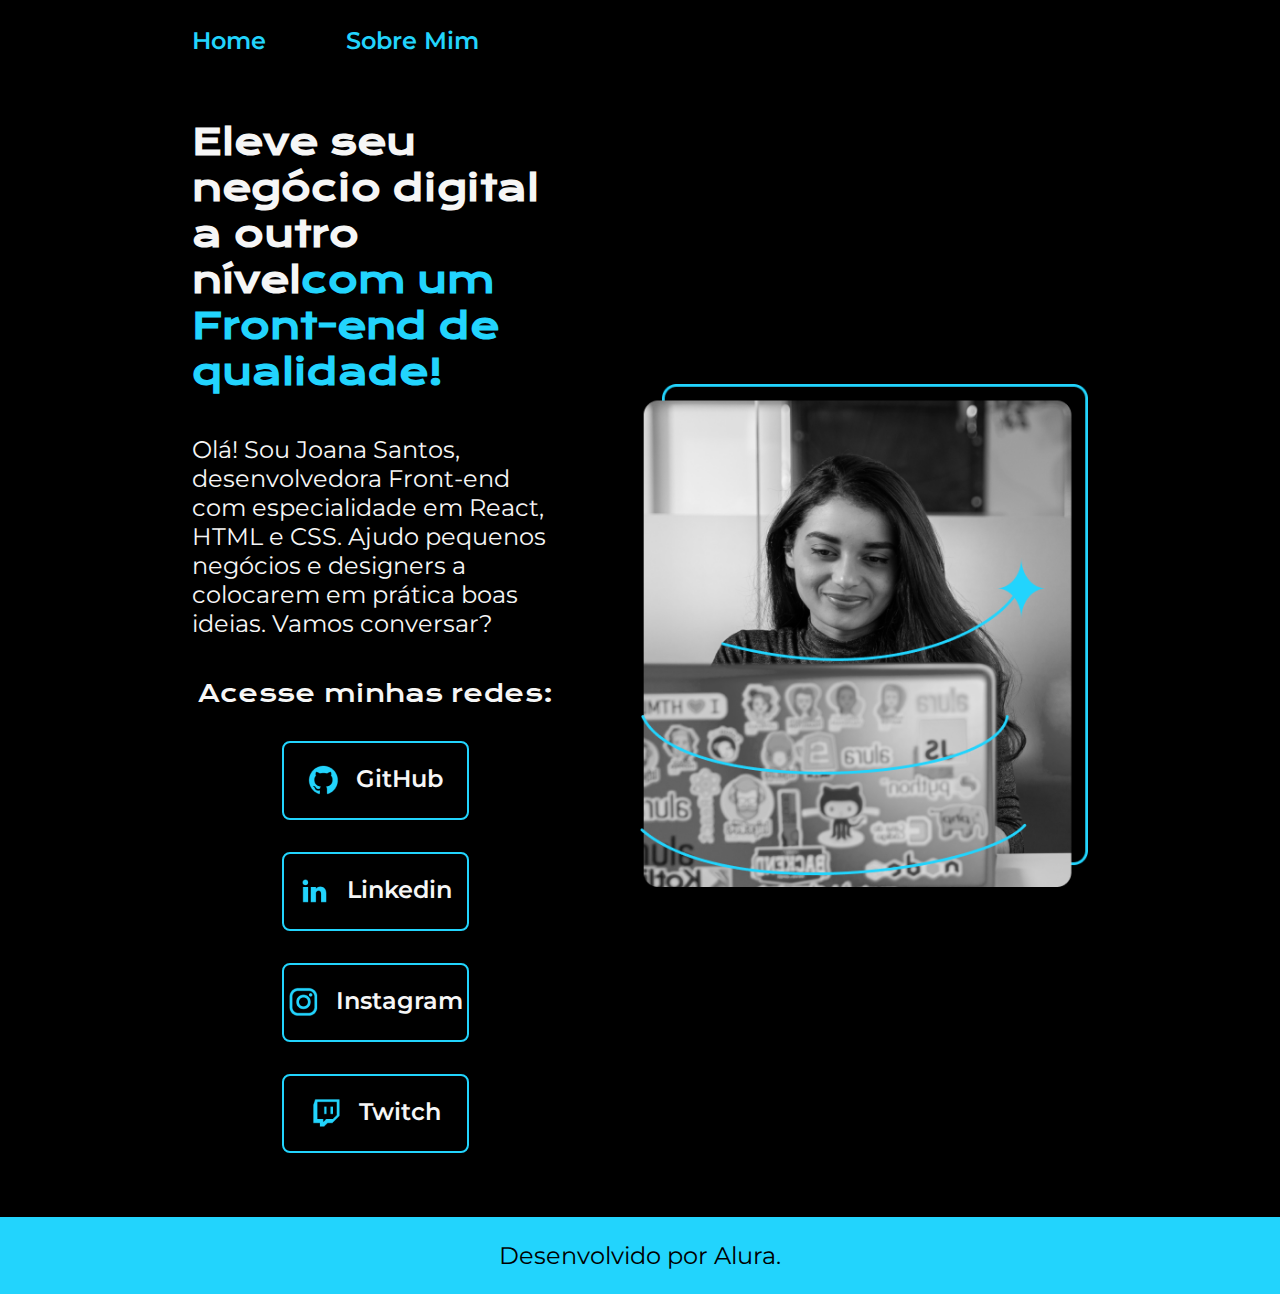
==== index.html @ 522db7b9 "first commit" ====
<!DOCTYPE html>
<html lang="pt-br">

<head>
    <meta charset="UTF-8">
    <meta http-equiv="X-UA-Compatible" content="IE=edge">
    <meta name="viewport" content="width=device-width, initial-scale=1.0">
    <title>Portifolio</title>
    <link rel="stylesheet" href="./styles/style.css">
</head>

<body>
    <header class="cabecalho">
        <nav class="cabecalho__menu">
            <a class="cabecalho__menu__link" href="/index.html">Home</a>
            <a class="cabecalho__menu__link" href="/about.html">Sobre Mim</a>
        </nav>
    </header>
    <main class="apresentacao">
        <section class="apresentacao__conteudo">
            <h1 class="apresentacao__conteudo__titulo">Eleve seu negócio digital a outro nível<strong 
            class="titulo-destaque">com um Front-end de qualidade!
            </strong></h1>
            <p class="apresentacao__conteudo__texto">Olá! Sou Joana Santos, desenvolvedora
            Front-end com especialidade em React, HTML e
            CSS. Ajudo pequenos negócios e designers a
            colocarem em prática boas ideias. Vamos
            conversar?</p>

            <div class="apresentacao__links">
                <h2 class="apresentacao__links__subtitulo">Acesse minhas redes:</h2>
                <a class="apresentacao__links__navegacao" href="https://github.com/guilhermeonrails">
                    <img src="./assets/github.png" alt="">
                    GitHub
                </a>
                <a class="apresentacao__links__navegacao" href="https://instagram.com/rafaballerini">
                    <img src="./assets/linkedin.png" alt="">
                    Linkedin
                </a>
                <a class="apresentacao__links__navegacao" href="https://instagram.com/rafaballerini">
                    <img src="./assets/instagram.png" alt="">
                    Instagram
                </a>
                <a class="apresentacao__links__navegacao" href="https://github.com/guilhermeonrails">
                    <img src="./assets/twitch.png" alt="">
                    Twitch
                </a>
            </div>
        </section>
        <img class="apresentacao__imagem" src="./assets/Imagem.png" alt="Foto da Joana Santos programando">
    </main>
    <footer class="rodape">
        <p>Desenvolvido por Alura.</p>
    </footer>
</body>

</html>
---- styles/style.css ----
@import url('https://fonts.googleapis.com/css2?family=Krona+One&family=Montserrat:wght@400;600&display=swap');

:root {
    --cor-primaria:  #000000;
    --cor-secundaria:#F6F6F6;
    --cor-terciaria:  #22D4FD;
    --cor-quartenaria:  #272727;

    --fonte-primaria: 'Krona One', sans-serif;
    --fonte-secundaria: 'Montserrat', sans-serif;
}

*{
    margin: 0;
    padding: 0;
}

body{
    /* height: 100vh; */
    box-sizing: border-box;
    background-color: var(--cor-primaria);
    color: var(--cor-secundaria);
}

.cabecalho {
    padding: 2% 0% 0% 15%;
}

.cabecalho__menu {
    display: flex;
    gap: 80px;
}

.cabecalho__menu__link {
    font-family: var(--fonte-secundaria);
    font-size: 1.5rem;
    font-weight: 600;
    color: var(--cor-terciaria);
    text-decoration: none;
}

.titulo-destaque{
    color: var(--cor-terciaria);
}

.apresentacao{
    padding: 5% 15%;
    display: flex;
    align-items: center;
    justify-content: space-between;
    gap: 82px;
}
.apresentacao__conteudo{
    width: 50%;
    display: flex;
    flex-direction: column;
    gap: 40px;
}

.apresentacao__conteudo__titulo{
    font-size: 2.25rem;
    font-family: var(--fonte-primaria);
}

.apresentacao__conteudo__texto{
    font-size: 1.5rem;
    font-family: var(--fonte-secundaria);
}

.apresentacao__links{
    display: flex;
    flex-direction: column;
    align-items: center;
    gap: 32px;
    justify-content: space-between;
}

.apresentacao__links__subtitulo {
    font-family: var(--fonte-primaria);
    font-weight: 400;
    font-size: 1.5rem;
}

.apresentacao__links__navegacao{
    display: flex;
    justify-content: center;
    gap: 16px;
    width: 50%;
    text-align: center;
    border-radius: 8px;
    font-size: 1.5rem;
    font-weight: 600;
    padding: 21.5px 0;
    text-decoration: none;
    color: var(--cor-secundaria);
    font-family: var(--fonte-secundaria);
    border: 2px solid var(--cor-terciaria);
}

.apresentacao__links__link:hover {
    background-color: var(--cor-quartenaria);
}

.apresentacao__imagem {
    width: 50%;
}

.apresentacao__imagem:hover {
    opacity: 0.5;
}

.rodape {
    color: var(--cor-primaria);
    background-color:var(--cor-terciaria);
    padding: 24px;
    text-align: center;
    font-family: var(--fonte-secundaria);
    font-size: 1.5rem;
    font-weight: 400;
}

@media (max-width: 1200px) {

    .cabecalho {
        padding: 10%
    }

    .cabecalho__menu {
        justify-content: center;
    }

    .apresentacao {
        flex-direction: column-reverse;
        padding: 5%;        
    }

    .apresentacao__conteudo {
        width: auto;
    }
}
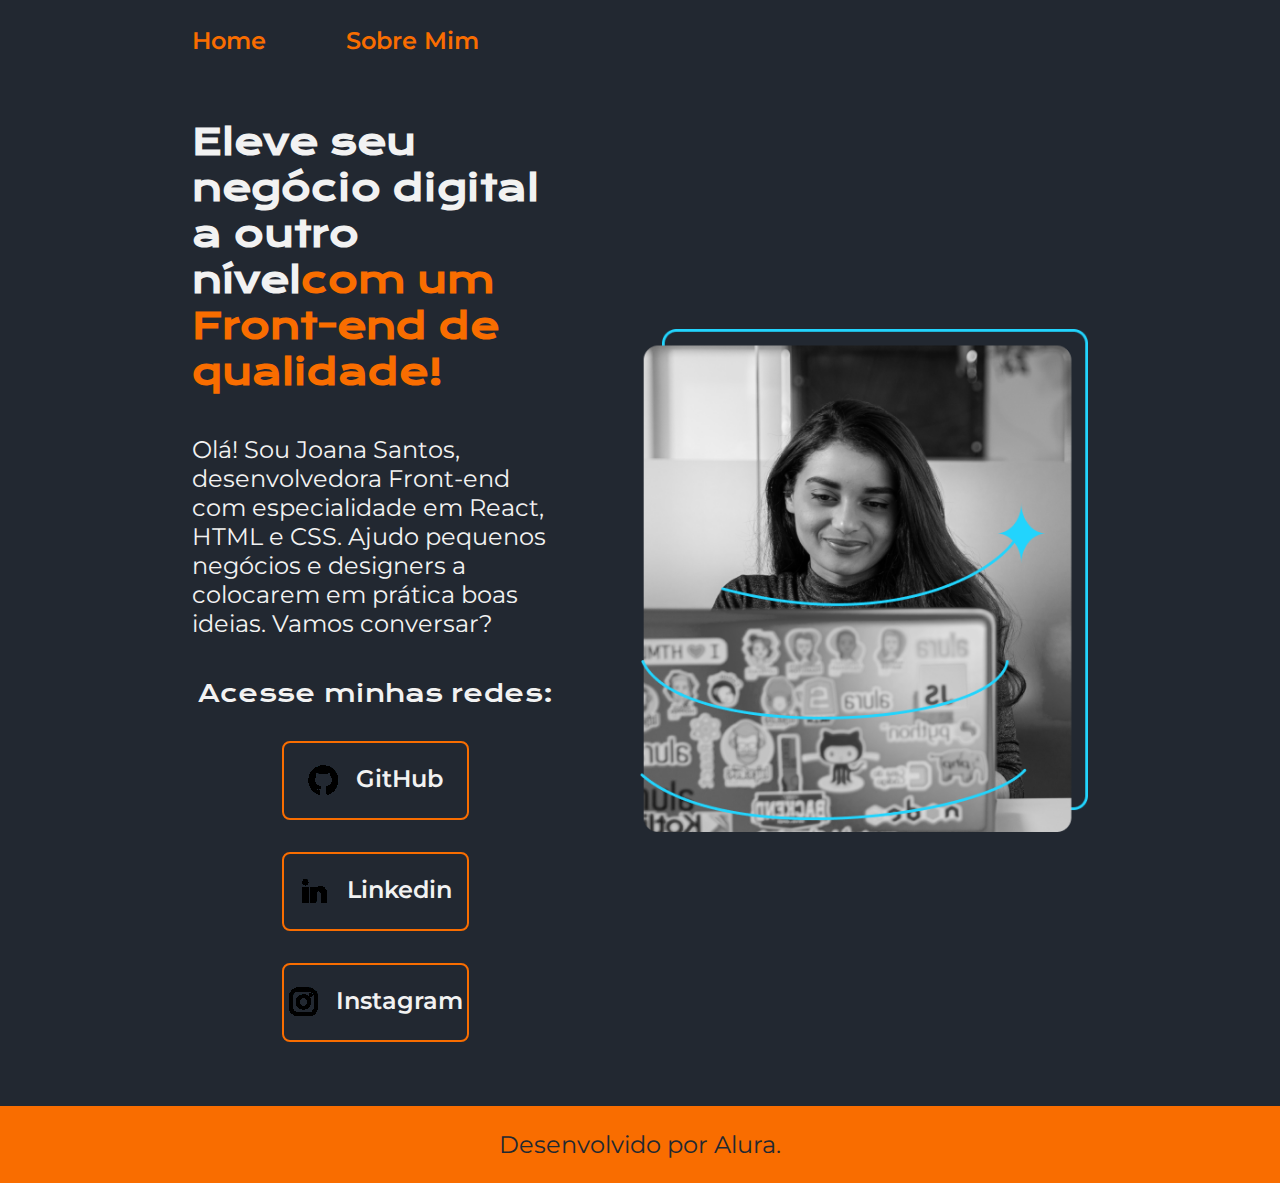
==== commit df5dada5: "fix social network links" ====
--- a/index.html
+++ b/index.html
@@ -29,21 +29,17 @@
 
             <div class="apresentacao__links">
                 <h2 class="apresentacao__links__subtitulo">Acesse minhas redes:</h2>
-                <a class="apresentacao__links__navegacao" href="https://github.com/guilhermeonrails">
+                <a class="apresentacao__links__navegacao" href="https://github.com/csdamo" target="_blank">
                     <img src="./assets/github.png" alt="">
                     GitHub
                 </a>
-                <a class="apresentacao__links__navegacao" href="https://instagram.com/rafaballerini">
+                <a class="apresentacao__links__navegacao" href="https://www.linkedin.com/in/cristiane-damo-20ab34b8/" target="_blank">
                     <img src="./assets/linkedin.png" alt="">
                     Linkedin
                 </a>
-                <a class="apresentacao__links__navegacao" href="https://instagram.com/rafaballerini">
+                <a class="apresentacao__links__navegacao" href="https://www.instagram.com/csdamo/" target="_blank">
                     <img src="./assets/instagram.png" alt="">
                     Instagram
-                </a>
-                <a class="apresentacao__links__navegacao" href="https://github.com/guilhermeonrails">
-                    <img src="./assets/twitch.png" alt="">
-                    Twitch
                 </a>
             </div>
         </section>
--- a/styles/style.css
+++ b/styles/style.css
@@ -1,10 +1,11 @@
 @import url('https://fonts.googleapis.com/css2?family=Krona+One&family=Montserrat:wght@400;600&display=swap');
 
 :root {
-    --cor-primaria:  #000000;
-    --cor-secundaria:#F6F6F6;
-    --cor-terciaria:  #22D4FD;
-    --cor-quartenaria:  #272727;
+
+    --cor-primaria:  #222831;
+    --cor-secundaria:#F2F2F2;
+    --cor-terciaria:  #F96D00;
+    --cor-quartenaria:  #393E46;
 
     --fonte-primaria: 'Krona One', sans-serif;
     --fonte-secundaria: 'Montserrat', sans-serif;
@@ -97,7 +98,7 @@
     border: 2px solid var(--cor-terciaria);
 }
 
-.apresentacao__links__link:hover {
+.apresentacao__links__navegacao:hover {
     background-color: var(--cor-quartenaria);
 }
 
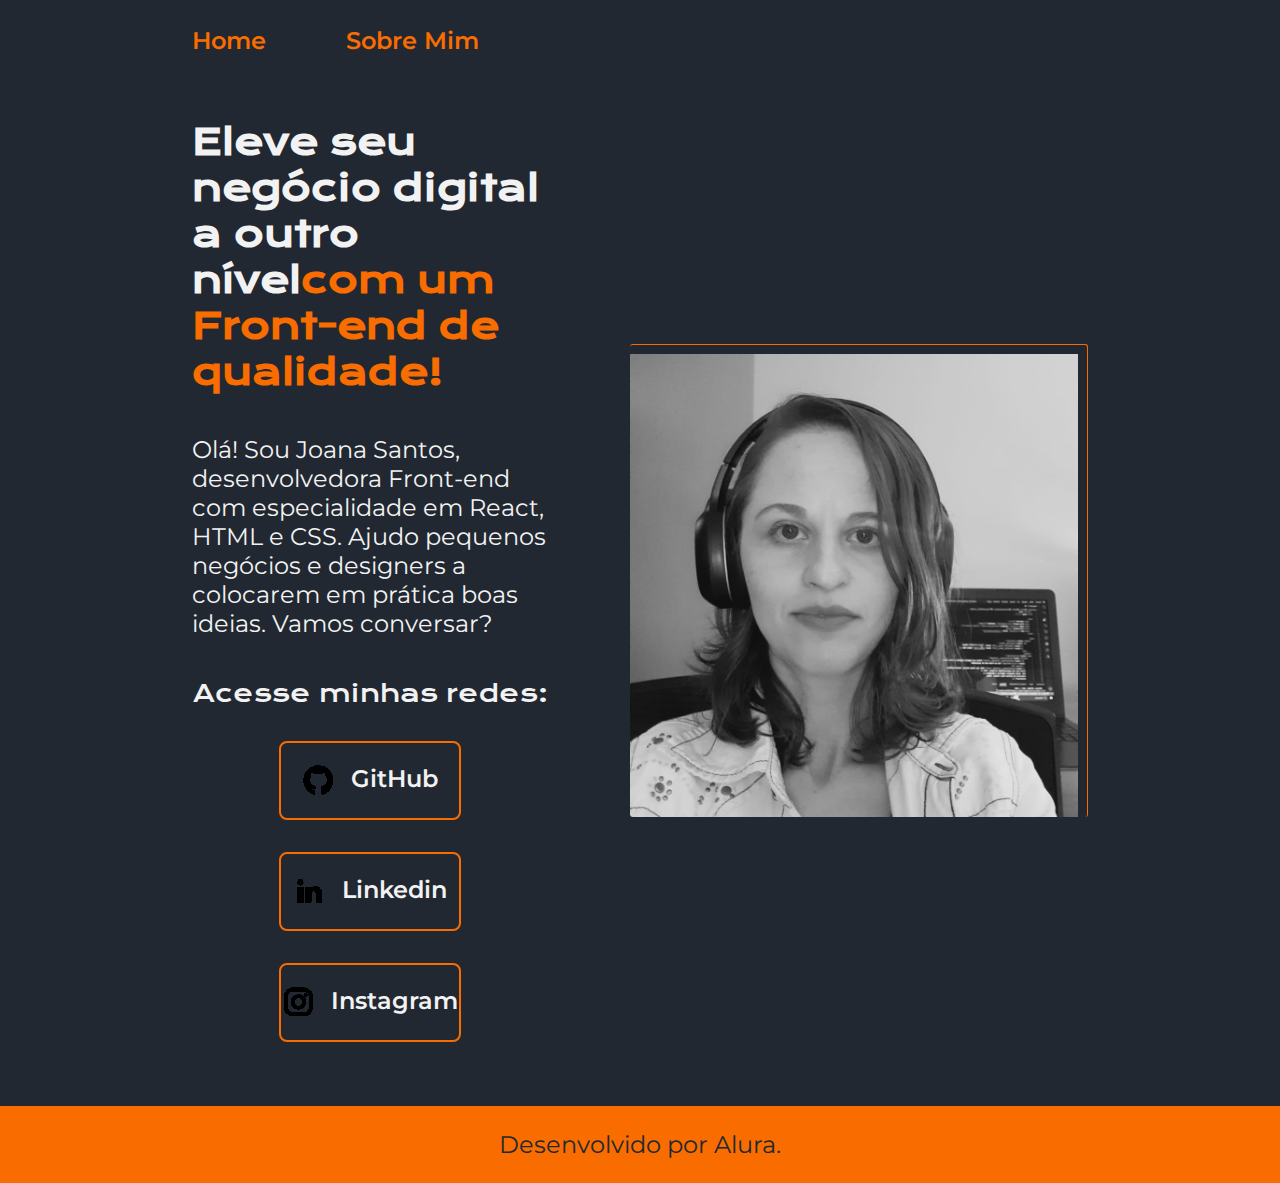
==== commit 171a3d7f: "modify main image" ====
--- a/index.html
+++ b/index.html
@@ -43,7 +43,7 @@
                 </a>
             </div>
         </section>
-        <img class="apresentacao__imagem" src="./assets/Imagem.png" alt="Foto da Joana Santos programando">
+        <img class="apresentacao__imagem" src="./assets/self.jpeg" alt="Foto de Cristiane Sebem Damo">
     </main>
     <footer class="rodape">
         <p>Desenvolvido por Alura.</p>
--- a/styles/style.css
+++ b/styles/style.css
@@ -104,6 +104,10 @@
 
 .apresentacao__imagem {
     width: 50%;
+    padding: 1% 1% 0% 0%;
+    border-top: 1px solid var(--cor-terciaria);
+    border-right: 1px solid var(--cor-terciaria);
+    border-radius: 3px;
 }
 
 .apresentacao__imagem:hover {
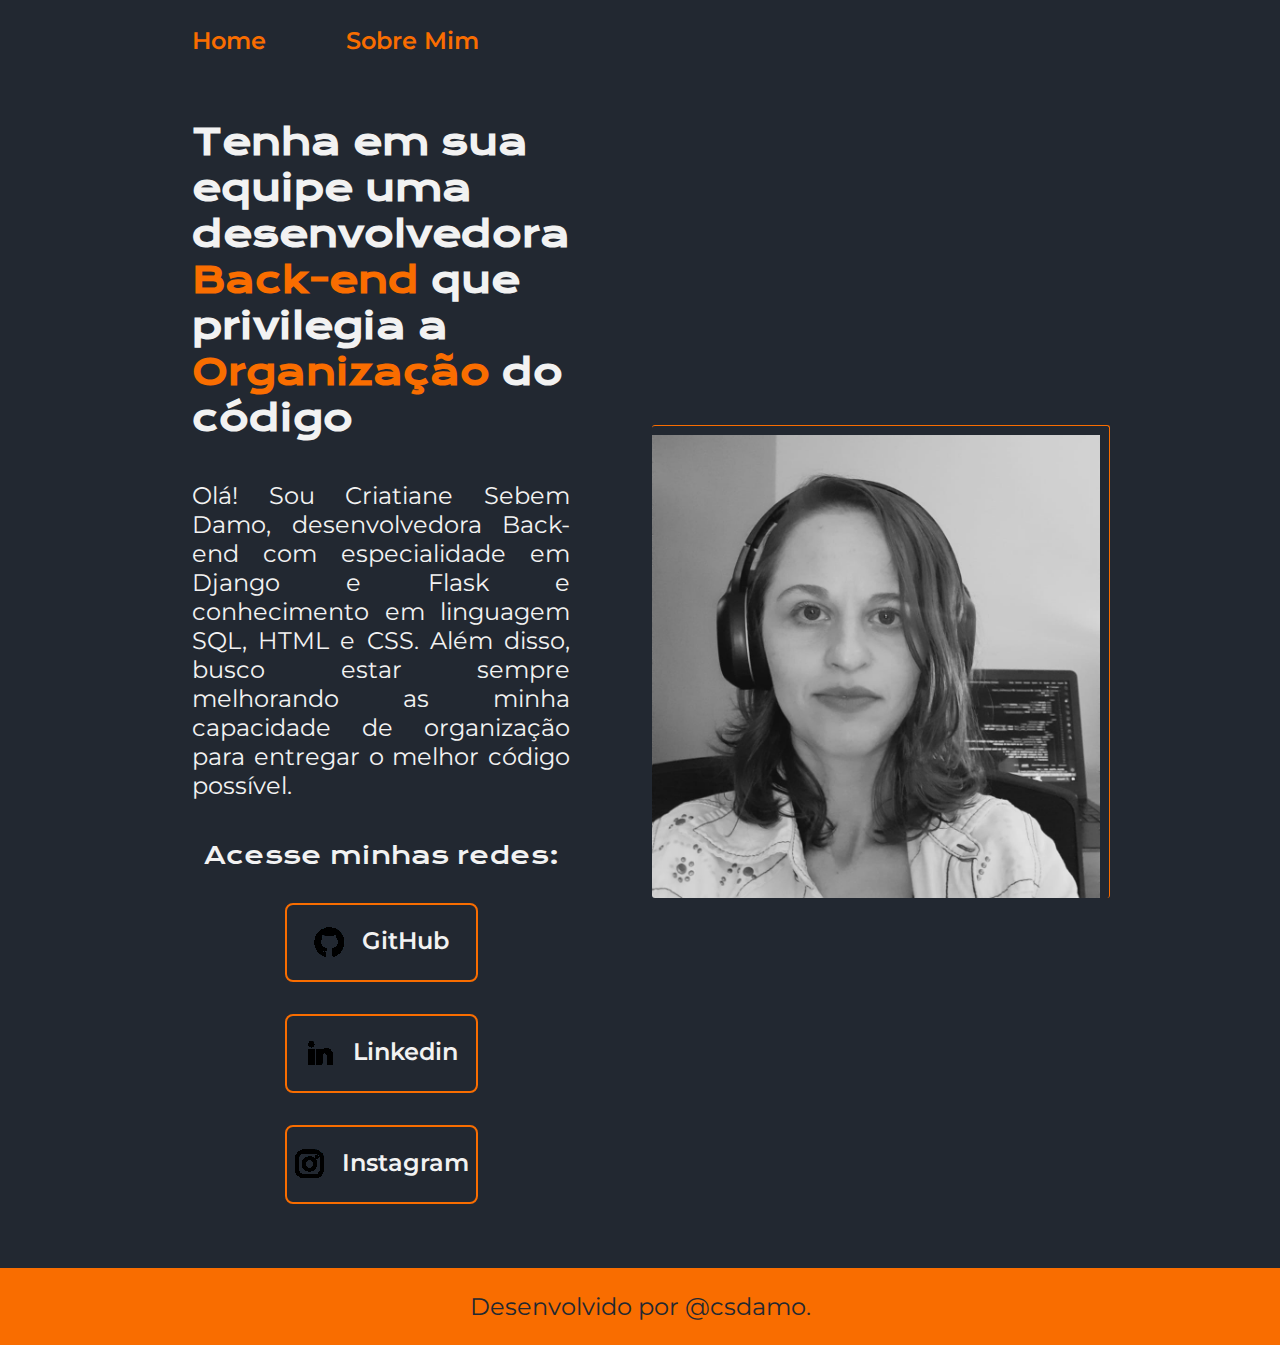
==== commit 3babffed: "modify page text" ====
--- a/index.html
+++ b/index.html
@@ -18,14 +18,16 @@
     </header>
     <main class="apresentacao">
         <section class="apresentacao__conteudo">
-            <h1 class="apresentacao__conteudo__titulo">Eleve seu negócio digital a outro nível<strong 
-            class="titulo-destaque">com um Front-end de qualidade!
-            </strong></h1>
-            <p class="apresentacao__conteudo__texto">Olá! Sou Joana Santos, desenvolvedora
-            Front-end com especialidade em React, HTML e
-            CSS. Ajudo pequenos negócios e designers a
-            colocarem em prática boas ideias. Vamos
-            conversar?</p>
+            <h1 class="apresentacao__conteudo__titulo">
+                Tenha em sua equipe uma desenvolvedora
+                <strong class="titulo-destaque">Back-end</strong>
+                que privilegia a 
+                <strong class="titulo-destaque">Organização</strong>
+                do código
+            </h1>
+            <p class="apresentacao__conteudo__texto">Olá! Sou Criatiane Sebem Damo, desenvolvedora
+            Back-end com especialidade em Django e Flask e conhecimento em linguagem SQL, HTML e
+            CSS. Além disso, busco estar sempre melhorando as minha capacidade de organização para entregar o melhor código possível.</p>
 
             <div class="apresentacao__links">
                 <h2 class="apresentacao__links__subtitulo">Acesse minhas redes:</h2>
@@ -46,7 +48,7 @@
         <img class="apresentacao__imagem" src="./assets/self.jpeg" alt="Foto de Cristiane Sebem Damo">
     </main>
     <footer class="rodape">
-        <p>Desenvolvido por Alura.</p>
+        <p>Desenvolvido por @csdamo.</p>
     </footer>
 </body>
 
--- a/styles/style.css
+++ b/styles/style.css
@@ -66,6 +66,7 @@
 .apresentacao__conteudo__texto{
     font-size: 1.5rem;
     font-family: var(--fonte-secundaria);
+    text-align: justify;
 }
 
 .apresentacao__links{
